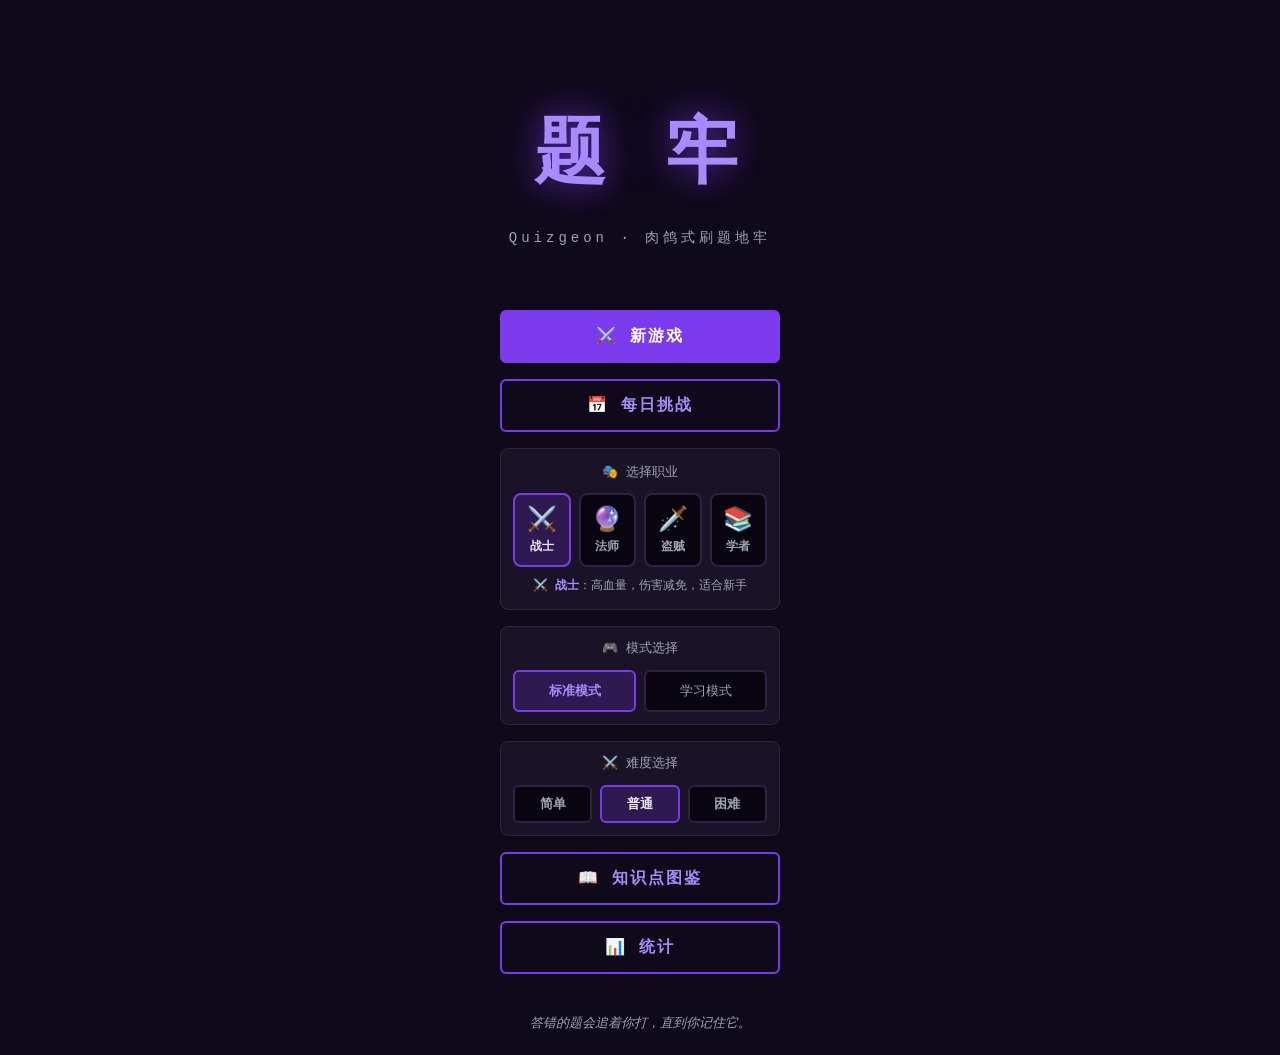
==== index.html @ 4e18409c "v0.8.0: Difficulty selection + Daily Challenge mode - Added 3 difficulty levels (easy/normal/hard) w" ====
<!DOCTYPE html>
<html lang="zh-CN">
<head>
  <meta charset="UTF-8">
  <meta name="viewport" content="width=device-width, initial-scale=1.0">
  <title>Quizgeon · 题牢</title>
  <link rel="stylesheet" href="src/css/game.css">
</head>
<body>
  <div id="app">
    <!-- 开始界面 -->
    <div id="start-screen" class="screen active">
      <div class="title-box">
        <h1 class="game-title">题 牢</h1>
        <p class="subtitle">Quizgeon · 肉鸽式刷题地牢</p>
      </div>
      <div class="menu">
        <button id="btn-continue" class="btn-primary" style="display:none;">⏩ 继续游戏</button>
        <button id="btn-start" class="btn-primary">⚔️ 新游戏</button>
        <button id="btn-daily" class="btn-secondary">📅 每日挑战</button>

        <div class="class-selector">
          <div class="selector-label">🎭 选择职业</div>
          <div class="class-options">
            <button class="class-btn active" data-class="warrior">
              <div class="class-emoji">⚔️</div>
              <div class="class-name">战士</div>
            </button>
            <button class="class-btn" data-class="mage">
              <div class="class-emoji">🔮</div>
              <div class="class-name">法师</div>
            </button>
            <button class="class-btn" data-class="rogue">
              <div class="class-emoji">🗡️</div>
              <div class="class-name">盗贼</div>
            </button>
            <button class="class-btn" data-class="scholar">
              <div class="class-emoji">📚</div>
              <div class="class-name">学者</div>
            </button>
          </div>
          <div class="class-desc" id="class-desc">
            <strong>⚔️ 战士</strong>：高血量，伤害减免，适合新手
          </div>
        </div>

        <div class="mode-selector">
          <div class="mode-label">🎮 模式选择</div>
          <div class="mode-options">
            <button class="mode-btn active" data-mode="standard">标准模式</button>
            <button class="mode-btn" data-mode="learning">学习模式</button>
          </div>
        </div>

        <div class="difficulty-selector">
          <div class="selector-label">⚔️ 难度选择</div>
          <div class="difficulty-options">
            <button class="diff-btn" data-diff="easy">简单</button>
            <button class="diff-btn active" data-diff="normal">普通</button>
            <button class="diff-btn" data-diff="hard">困难</button>
          </div>
        </div>
        <button id="btn-codex" class="btn-secondary">📖 知识点图鉴</button>
        <button id="btn-stats" class="btn-secondary">📊 统计</button>
      </div>
      <p class="tip">答错的题会追着你打，直到你记住它。</p>
    </div>

    <!-- 游戏界面 -->
    <div id="game-screen" class="screen">
      <!-- 顶部状态栏 -->
      <div class="status-bar">
        <div class="hp-section">
          <span class="label">❤️ HP</span>
          <div class="hp-bar">
            <div class="hp-fill" id="hp-fill"></div>
            <span class="hp-text" id="hp-text">100/100</span>
          </div>
        </div>
        <div class="info-section">
          <span class="gold">💰 <span id="gold-text">0</span></span>
          <span class="floor">🏰 第 <span id="floor-text">1</span> 层</span>
          <span class="room">🚪 <span id="room-text">1</span>/10</span>
          <button id="btn-sound" class="sound-toggle" title="音效开关">🔊</button>
          <button id="btn-menu" class="sound-toggle" title="返回主菜单">☰</button>
        </div>
      </div>

      <!-- 战斗区 -->
      <div class="battle-area">
        <div class="monster-box" id="monster-box">
          <div class="monster-emoji" id="monster-emoji">👾</div>
          <div class="monster-name" id="monster-name">注意力小怪</div>
          <div class="monster-type" id="monster-type">普通</div>
        </div>

        <div class="question-box">
          <div class="question-text" id="question-text">
            题目加载中...
          </div>
          <div class="options" id="options-container">
            <!-- 选项动态生成 -->
          </div>
        </div>

        <!-- 反馈区（答题后显示） -->
        <div class="feedback-box" id="feedback-box" style="display:none;">
          <div class="feedback-title" id="feedback-title"></div>
          <div class="feedback-explanation" id="feedback-explanation"></div>
          <button id="btn-next" class="btn-primary">继续 →</button>
        </div>
      </div>

      <!-- 遗物栏 -->
      <div class="relic-bar" id="relic-bar">
        <span class="relics-label">遗物：</span>
        <span id="relics-list">无</span>
      </div>
    </div>

    <!-- 图鉴界面 -->
    <div id="codex-screen" class="screen">
      <div class="codex-header">
        <h2>📖 知识点图鉴</h2>
        <button id="btn-codex-back" class="btn-secondary">← 返回</button>
      </div>
      <div class="codex-content" id="codex-content">
        <p class="empty-tip">还没有解锁任何知识点，去地牢里打怪吧！</p>
      </div>
    </div>

    <!-- 统计界面 -->
    <div id="stats-screen" class="screen">
      <div class="stats-header">
        <h2>📊 统计</h2>
        <button id="btn-stats-back" class="btn-secondary">← 返回</button>
      </div>
      <div class="stats-content" id="stats-content"></div>
    </div>

    <!-- 游戏结束界面 -->
    <div id="gameover-screen" class="screen">
      <div class="gameover-box">
        <h2 id="gameover-title">你倒在了第 1 层...</h2>
        <div class="gameover-stats" id="gameover-stats"></div>
        <div class="gameover-rewards" id="gameover-rewards"></div>
        <button id="btn-retry" class="btn-primary">🔄 再来一次</button>
        <button id="btn-back-menu" class="btn-secondary">返回主菜单</button>
      </div>
    </div>
  </div>

  <script src="src/js/config.js"></script>
  <script src="src/js/utils.js"></script>
  <script src="src/js/errorHandler.js"></script>
  <script src="src/js/data/questions.js"></script>
  <script src="src/js/data/saveSystem.js"></script>
  <script src="src/js/game/player.js"></script>
  <script src="src/js/game/dungeon.js"></script>
  <script src="src/js/game/combat.js"></script>
  <script src="src/js/game/shop.js"></script>
  <script src="src/js/game/relics.js"></script>
  <script src="src/js/game/classes.js"></script>
  <script src="src/js/game/daily.js"></script>
  <script src="src/js/game/sound.js"></script>
  <script src="src/js/main.js"></script>
</body>
</html>
---- src/css/game.css ----
/* Quizgeon 题牢 — 游戏样式 */
:root {
  --bg-dark: #0f0a1a;
  --bg-darker: #080510;
  --bg-card: #1a1328;
  --bg-card-hover: #251938;
  --primary: #7c3aed;
  --primary-light: #a78bfa;
  --accent: #f59e0b;
  --danger: #ef4444;
  --success: #10b981;
  --text: #e9e4f0;
  --text-muted: #9ca3af;
  --border: #2e2240;
  --monster: #8b5cf6;
}

* { box-sizing: border-box; margin: 0; padding: 0; }

body {
  font-family: 'Courier New', 'Noto Sans CJK SC', monospace;
  background: var(--bg-dark);
  color: var(--text);
  min-height: 100vh;
  line-height: 1.6;
}

#app {
  max-width: 720px;
  margin: 0 auto;
  padding: 20px 16px;
  min-height: 100vh;
}

/* 屏幕切换 */
.screen { display: none; }
.screen.active { display: block; }

/* ===== 主菜单 ===== */
.title-box {
  text-align: center;
  margin: 80px 0 60px;
}

.game-title {
  font-size: 72px;
  font-weight: 900;
  color: var(--primary-light);
  text-shadow: 0 0 30px rgba(124, 58, 237, 0.5),
               0 0 60px rgba(124, 58, 237, 0.3);
  letter-spacing: 8px;
  margin-bottom: 12px;
}

.subtitle {
  color: var(--text-muted);
  font-size: 14px;
  letter-spacing: 4px;
}

.menu {
  display: flex;
  flex-direction: column;
  gap: 16px;
  max-width: 280px;
  margin: 0 auto 40px;
}

.mode-selector {
  background: var(--bg-card);
  border: 1px solid var(--border);
  border-radius: 8px;
  padding: 12px;
}

.class-selector {
  background: var(--bg-card);
  border: 1px solid var(--border);
  border-radius: 8px;
  padding: 14px 12px;
}

.selector-label, .mode-label {
  font-size: 13px;
  color: var(--text-muted);
  margin-bottom: 10px;
  text-align: center;
}

.class-options {
  display: grid;
  grid-template-columns: repeat(4, 1fr);
  gap: 8px;
  margin-bottom: 10px;
}

.class-btn {
  background: var(--bg-darker);
  border: 2px solid var(--border);
  border-radius: 8px;
  color: var(--text-muted);
  cursor: pointer;
  padding: 10px 4px;
  transition: all 0.2s;
  font-family: inherit;
}

.class-btn:hover {
  border-color: var(--primary-light);
  transform: translateY(-2px);
}

.class-btn.active {
  border-color: var(--primary);
  background: rgba(124, 58, 237, 0.2);
  color: var(--text);
}

.class-emoji {
  font-size: 24px;
  margin-bottom: 4px;
}

.class-name {
  font-size: 12px;
  font-weight: bold;
}

.class-desc {
  font-size: 12px;
  color: var(--text-muted);
  text-align: center;
  line-height: 1.5;
}

.class-desc strong {
  color: var(--primary-light);
}

.difficulty-selector {
  background: var(--bg-card);
  border: 1px solid var(--border);
  border-radius: 8px;
  padding: 12px;
}

.difficulty-options {
  display: grid;
  grid-template-columns: repeat(3, 1fr);
  gap: 8px;
}

.diff-btn {
  background: var(--bg-darker);
  border: 2px solid var(--border);
  border-radius: 6px;
  color: var(--text-muted);
  cursor: pointer;
  padding: 8px;
  font-family: inherit;
  font-size: 13px;
  font-weight: bold;
  transition: all 0.2s;
}

.diff-btn:hover {
  border-color: var(--primary-light);
}

.diff-btn.active {
  border-color: var(--primary);
  background: rgba(124, 58, 237, 0.2);
  color: var(--text);
}

.diff-btn[data-diff="easy"].active {
  border-color: var(--success);
  background: rgba(16, 185, 129, 0.15);
  color: var(--success);
}

.diff-btn[data-diff="hard"].active {
  border-color: var(--danger);
  background: rgba(239, 68, 68, 0.15);
  color: var(--danger);
}

.mode-options {
  display: flex;
  gap: 8px;
}

.mode-btn {
  flex: 1;
  padding: 10px 8px;
  background: var(--bg-darker);
  border: 2px solid var(--border);
  border-radius: 6px;
  color: var(--text-muted);
  font-family: inherit;
  font-size: 13px;
  cursor: pointer;
  transition: all 0.2s;
}

.mode-btn:hover {
  border-color: var(--primary-light);
}

.mode-btn.active {
  border-color: var(--primary);
  background: rgba(124, 58, 237, 0.2);
  color: var(--primary-light);
  font-weight: bold;
}

.tip {
  text-align: center;
  color: var(--text-muted);
  font-size: 13px;
  font-style: italic;
}

/* ===== 按钮 ===== */
.btn-primary, .btn-secondary {
  font-family: inherit;
  font-size: 16px;
  padding: 14px 24px;
  border: 2px solid var(--primary);
  border-radius: 6px;
  cursor: pointer;
  transition: all 0.2s;
  font-weight: bold;
  letter-spacing: 2px;
}

.btn-primary {
  background: var(--primary);
  color: white;
}

.btn-primary:hover {
  background: var(--primary-light);
  border-color: var(--primary-light);
  transform: translateY(-2px);
  box-shadow: 0 6px 20px rgba(124, 58, 237, 0.4);
}

.btn-secondary {
  background: transparent;
  color: var(--primary-light);
}

.btn-secondary:hover {
  background: rgba(124, 58, 237, 0.1);
  border-color: var(--primary-light);
}

.btn-secondary:disabled {
  opacity: 0.4;
  cursor: not-allowed;
}

/* ===== 状态栏 ===== */
.status-bar {
  background: var(--bg-card);
  border: 1px solid var(--border);
  border-radius: 8px;
  padding: 14px 18px;
  margin-bottom: 20px;
  display: flex;
  justify-content: space-between;
  align-items: center;
  flex-wrap: wrap;
  gap: 12px;
}

.hp-section {
  display: flex;
  align-items: center;
  gap: 10px;
  flex: 1;
  min-width: 200px;
}

.hp-section .label {
  font-size: 14px;
  white-space: nowrap;
}

.hp-bar {
  flex: 1;
  height: 20px;
  background: var(--bg-darker);
  border-radius: 4px;
  position: relative;
  overflow: hidden;
  border: 1px solid var(--border);
}

.hp-fill {
  height: 100%;
  background: linear-gradient(90deg, #ef4444, #f59e0b);
  transition: width 0.3s ease;
}

.hp-text {
  position: absolute;
  top: 50%;
  left: 50%;
  transform: translate(-50%, -50%);
  font-size: 12px;
  font-weight: bold;
  text-shadow: 0 1px 2px rgba(0,0,0,0.8);
  white-space: nowrap;
}

.info-section {
  display: flex;
  gap: 16px;
  font-size: 14px;
}

.info-section .gold { color: var(--accent); font-weight: bold; }

.sound-toggle {
  background: none;
  border: none;
  color: var(--text-muted);
  font-size: 16px;
  cursor: pointer;
  padding: 2px 6px;
  transition: all 0.2s;
}

.sound-toggle:hover {
  color: var(--accent);
  transform: scale(1.1);
}

/* ===== 战斗区 ===== */
.battle-area {
  background: var(--bg-card);
  border: 1px solid var(--border);
  border-radius: 12px;
  padding: 24px;
  margin-bottom: 16px;
}

.monster-box {
  text-align: center;
  margin-bottom: 24px;
  padding: 20px;
  background: linear-gradient(180deg, rgba(139, 92, 246, 0.1), transparent);
  border-radius: 8px;
}

.monster-emoji {
  font-size: 64px;
  margin-bottom: 8px;
  animation: float 2s ease-in-out infinite;
}

@keyframes float {
  0%, 100% { transform: translateY(0); }
  50% { transform: translateY(-8px); }
}

@keyframes shake {
  0%, 100% { transform: translateX(0); }
  20% { transform: translateX(-6px); }
  40% { transform: translateX(6px); }
  60% { transform: translateX(-4px); }
  80% { transform: translateX(4px); }
}

@keyframes pulse-glow {
  0%, 100% { box-shadow: 0 0 10px rgba(124, 58, 237, 0.3); }
  50% { box-shadow: 0 0 25px rgba(124, 58, 237, 0.6); }
}

@keyframes damage-float {
  0% { opacity: 1; transform: translate(-50%, 0); }
  100% { opacity: 0; transform: translate(-50%, -50px); }
}

@keyframes gold-float {
  0% { opacity: 1; transform: translate(-50%, 0); }
  100% { opacity: 0; transform: translate(-50%, -40px); }
}

@keyframes monster-hit {
  0%, 100% { transform: translateX(0); filter: brightness(1); }
  25% { transform: translateX(8px); filter: brightness(2); }
  75% { transform: translateX(-4px); filter: brightness(1.5); }
}

@keyframes slide-in-right {
  from { opacity: 0; transform: translateX(30px); }
  to { opacity: 1; transform: translateX(0); }
}

@keyframes pop-in {
  0% { transform: scale(0.5); opacity: 0; }
  70% { transform: scale(1.1); }
  100% { transform: scale(1); opacity: 1; }
}

.shake { animation: shake 0.4s ease; }
.monster-hit { animation: monster-hit 0.3s ease; }
.gold-float { animation: gold-float 1s ease-out forwards; }
.damage-float { animation: damage-float 1s ease-out forwards; }
.pop-in { animation: pop-in 0.3s ease-out; }
.slide-in-right { animation: slide-in-right 0.3s ease-out; }

/* 飘字容器 */
.floating-text {
  position: absolute;
  left: 50%;
  top: 30%;
  font-weight: bold;
  font-size: 24px;
  pointer-events: none;
  z-index: 10;
  text-shadow: 0 2px 4px rgba(0,0,0,0.5);
}

.floating-text.damage { color: #ef4444; }
.floating-text.gold { color: #f59e0b; }
.floating-text.heal { color: #10b981; }

/* 怪物区相对定位，用于飘字 */
.monster-box { position: relative; }

.monster-name {
  font-size: 18px;
  font-weight: bold;
  color: var(--monster);
}

.monster-type {
  font-size: 12px;
  color: var(--text-muted);
  margin-top: 2px;
}

/* 题目 */
.question-box {
  margin-bottom: 20px;
}

.question-text {
  font-size: 17px;
  line-height: 1.8;
  margin-bottom: 20px;
  padding: 16px;
  background: var(--bg-darker);
  border-left: 4px solid var(--primary);
  border-radius: 4px;
  min-height: 60px;
}

.options {
  display: flex;
  flex-direction: column;
  gap: 10px;
}

.option-btn {
  display: flex;
  align-items: center;
  gap: 14px;
  padding: 14px 18px;
  background: var(--bg-darker);
  border: 2px solid var(--border);
  border-radius: 6px;
  color: var(--text);
  cursor: pointer;
  font-family: inherit;
  font-size: 15px;
  text-align: left;
  transition: all 0.2s;
}

.option-btn:hover:not(:disabled) {
  border-color: var(--primary);
  background: var(--bg-card-hover);
  transform: translateX(4px);
}

.option-btn.selected {
  border-color: var(--accent);
  background: rgba(245, 158, 11, 0.1);
}

.option-btn.correct {
  border-color: var(--success);
  background: rgba(16, 185, 129, 0.15);
  color: var(--success);
}

.option-btn.wrong {
  border-color: var(--danger);
  background: rgba(239, 68, 68, 0.15);
  color: var(--danger);
}

.option-btn:disabled {
  cursor: default;
  opacity: 0.8;
}

.opt-letter {
  display: inline-flex;
  align-items: center;
  justify-content: center;
  width: 28px;
  height: 28px;
  background: var(--bg-card);
  border: 2px solid var(--border);
  border-radius: 4px;
  font-weight: bold;
  font-size: 14px;
  flex-shrink: 0;
}

.opt-text { flex: 1; }

.submit-multi {
  margin-top: 10px;
  align-self: center;
}

.open-answer-input {
  width: 100%;
  min-height: 120px;
  padding: 12px 16px;
  background: var(--bg-darker);
  border: 2px solid var(--border);
  border-radius: 6px;
  color: var(--text);
  font-family: inherit;
  font-size: 15px;
  line-height: 1.7;
  resize: vertical;
  margin-bottom: 12px;
}

.open-answer-input:focus {
  outline: none;
  border-color: var(--primary);
}

.submit-open {
  width: 100%;
}

/* 反馈区 */
.feedback-box {
  margin-top: 20px;
  padding: 20px;
  border-radius: 8px;
  border: 2px solid;
  animation: slideIn 0.3s ease;
}

@keyframes slideIn {
  from { opacity: 0; transform: translateY(-10px); }
  to { opacity: 1; transform: translateY(0); }
}

.feedback-box.correct {
  border-color: var(--success);
  background: rgba(16, 185, 129, 0.1);
}

.feedback-box.wrong {
  border-color: var(--danger);
  background: rgba(239, 68, 68, 0.1);
}

.feedback-title {
  font-size: 20px;
  font-weight: bold;
  margin-bottom: 12px;
}

.feedback-title.correct { color: var(--success); }
.feedback-title.wrong { color: var(--danger); }

.feedback-explanation {
  margin-bottom: 16px;
  line-height: 1.7;
  color: var(--text);
  white-space: pre-line;
}

.feedback-box .btn-primary {
  width: 100%;
}

/* 遗物栏 */
.relic-bar {
  background: var(--bg-card);
  border: 1px solid var(--border);
  border-radius: 8px;
  padding: 10px 16px;
  font-size: 13px;
  color: var(--text-muted);
}

.relics-label { margin-right: 8px; }

/* 稀有度颜色 */
.relic-common { color: #9ca3af; }
.relic-uncommon { color: #10b981; }
.relic-rare { color: #f59e0b; }

/* ===== 图鉴界面 ===== */
.codex-header, .stats-header {
  display: flex;
  justify-content: space-between;
  align-items: center;
  margin-bottom: 24px;
  padding-bottom: 12px;
  border-bottom: 2px solid var(--border);
}

.codex-header h2, .stats-header h2 {
  color: var(--primary-light);
}

.codex-progress {
  text-align: center;
  margin-bottom: 24px;
  font-size: 18px;
}

.codex-progress strong {
  color: var(--accent);
  font-size: 24px;
}

.codex-list {
  display: flex;
  flex-direction: column;
  gap: 12px;
}

.codex-item {
  background: var(--bg-card);
  border: 1px solid var(--border);
  border-radius: 6px;
  padding: 14px 16px;
  transition: all 0.2s;
}

.codex-item:hover { border-color: var(--primary); }

.codex-item.mastered { border-left: 4px solid var(--success); }
.codex-item.weak { border-left: 4px solid var(--danger); }
.codex-item.learning { border-left: 4px solid var(--accent); }

.codex-question {
  font-weight: bold;
  margin-bottom: 8px;
  font-size: 14px;
}

.codex-meta {
  display: flex;
  gap: 16px;
  font-size: 12px;
  color: var(--text-muted);
}

.codex-status { font-weight: bold; }
.codex-item.mastered .codex-status { color: var(--success); }
.codex-item.weak .codex-status { color: var(--danger); }
.codex-item.learning .codex-status { color: var(--accent); }

.empty-tip {
  text-align: center;
  color: var(--text-muted);
  padding: 60px 20px;
  font-style: italic;
}

/* ===== 统计界面 ===== */
.stats-grid {
  display: grid;
  grid-template-columns: repeat(3, 1fr);
  gap: 12px;
  margin-bottom: 32px;
}

.stat-card {
  background: var(--bg-card);
  border: 1px solid var(--border);
  border-radius: 8px;
  padding: 20px;
  text-align: center;
}

.stat-value {
  font-size: 28px;
  font-weight: bold;
  color: var(--primary-light);
  margin-bottom: 4px;
}

.stat-label {
  font-size: 12px;
  color: var(--text-muted);
}

.stats-content h3 {
  margin: 24px 0 16px;
  color: var(--primary-light);
}

.upgrade-list {
  display: flex;
  flex-direction: column;
  gap: 12px;
}

.upgrade-item {
  display: flex;
  justify-content: space-between;
  align-items: center;
  background: var(--bg-card);
  border: 1px solid var(--border);
  border-radius: 8px;
  padding: 14px 18px;
}

.upgrade-desc {
  font-size: 12px;
  color: var(--text-muted);
  margin-top: 4px;
}

/* ===== 游戏结束 ===== */
.gameover-box {
  text-align: center;
  padding: 60px 20px;
}

.gameover-box h2 {
  font-size: 28px;
  color: var(--danger);
  margin-bottom: 30px;
}

.gameover-stats, .gameover-rewards {
  background: var(--bg-card);
  border: 1px solid var(--border);
  border-radius: 8px;
  padding: 20px;
  margin-bottom: 16px;
  text-align: left;
  max-width: 320px;
  margin-left: auto;
  margin-right: auto;
}

.gameover-stats p, .gameover-rewards p {
  display: flex;
  justify-content: space-between;
  padding: 6px 0;
  border-bottom: 1px solid var(--border);
}

.gameover-stats p:last-child, .gameover-rewards p:last-child {
  border-bottom: none;
}

.gameover-box .btn-primary {
  margin-top: 20px;
  margin-bottom: 12px;
  width: 100%;
  max-width: 280px;
}

.gameover-box .btn-secondary {
  width: 100%;
  max-width: 280px;
}

/* 响应式 */
@media (max-width: 480px) {
  .game-title { font-size: 48px; }
  .stats-grid { grid-template-columns: repeat(2, 1fr); }
  .question-text { font-size: 15px; }
  .monster-emoji { font-size: 48px; }
  .status-bar { flex-direction: column; align-items: stretch; }
  .hp-section { width: 100%; }
}
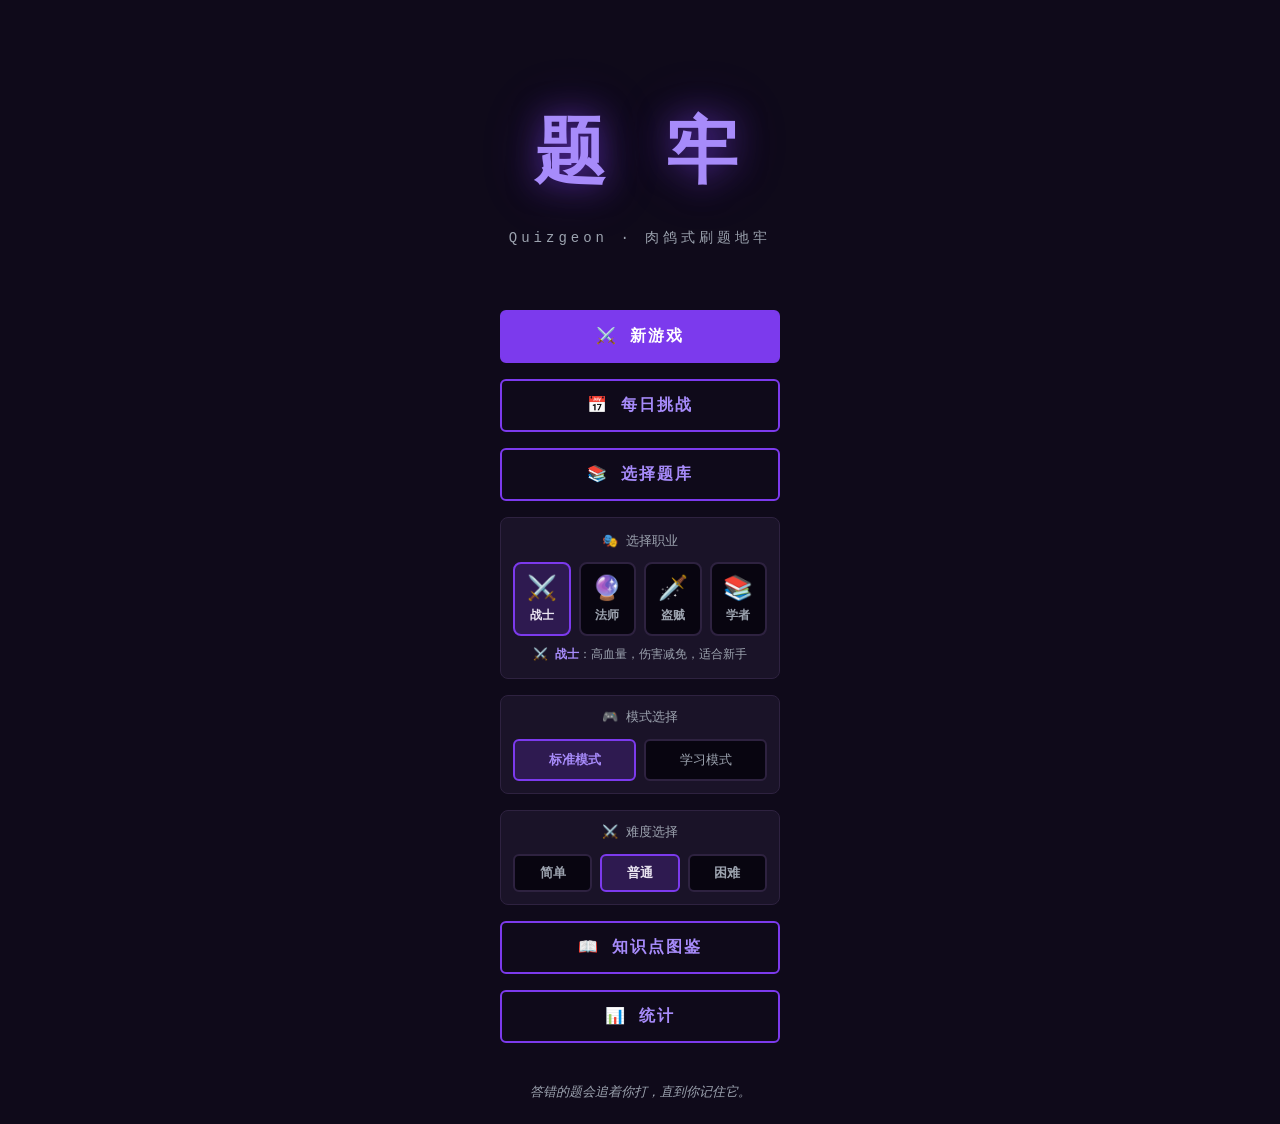
==== commit f7da255f: "v0.11.0: Multi-question bank system + deck selection - Added question bank registry (QUESTION_BANKS " ====
--- a/index.html
+++ b/index.html
@@ -18,6 +18,7 @@
         <button id="btn-continue" class="btn-primary" style="display:none;">⏩ 继续游戏</button>
         <button id="btn-start" class="btn-primary">⚔️ 新游戏</button>
         <button id="btn-daily" class="btn-secondary">📅 每日挑战</button>
+        <button id="btn-bank-select" class="btn-secondary">📚 选择题库</button>
 
         <div class="class-selector">
           <div class="selector-label">🎭 选择职业</div>
@@ -138,6 +139,15 @@
       <div class="stats-content" id="stats-content"></div>
     </div>
 
+    <!-- 题库选择界面 -->
+    <div id="bank-screen" class="screen">
+      <div class="codex-header">
+        <h2>📚 选择题库</h2>
+        <button id="btn-bank-back" class="btn-secondary">← 返回</button>
+      </div>
+      <div class="bank-list" id="bank-list"></div>
+    </div>
+
     <!-- 游戏结束界面 -->
     <div id="gameover-screen" class="screen">
       <div class="gameover-box">
@@ -162,6 +172,8 @@
   <script src="src/js/game/relics.js"></script>
   <script src="src/js/game/classes.js"></script>
   <script src="src/js/game/daily.js"></script>
+  <script src="src/js/game/achievements.js"></script>
+  <script src="src/js/game/keyboard.js"></script>
   <script src="src/js/game/sound.js"></script>
   <script src="src/js/main.js"></script>
 </body>
--- a/src/css/game.css
+++ b/src/css/game.css
@@ -429,6 +429,59 @@
 .floating-text.gold { color: #f59e0b; }
 .floating-text.heal { color: #10b981; }
 
+/* 成就弹窗 */
+.achievement-toast {
+  position: fixed;
+  top: 20px;
+  right: 20px;
+  background: linear-gradient(135deg, #7c3aed, #f59e0b);
+  border-radius: 12px;
+  padding: 16px 20px;
+  display: flex;
+  align-items: center;
+  gap: 14px;
+  color: white;
+  box-shadow: 0 8px 32px rgba(124, 58, 237, 0.4);
+  z-index: 1000;
+  animation: achievement-pop 0.5s ease-out;
+  max-width: 280px;
+  transition: opacity 0.3s, transform 0.3s;
+}
+
+@keyframes achievement-pop {
+  0% { transform: translateX(400px); opacity: 0; }
+  70% { transform: translateX(-10px); }
+  100% { transform: translateX(0); opacity: 1; }
+}
+
+.ach-icon {
+  font-size: 36px;
+  flex-shrink: 0;
+}
+
+.ach-info {
+  flex: 1;
+}
+
+.ach-title {
+  font-size: 11px;
+  text-transform: uppercase;
+  letter-spacing: 1px;
+  opacity: 0.9;
+  margin-bottom: 2px;
+}
+
+.ach-name {
+  font-size: 16px;
+  font-weight: bold;
+  margin-bottom: 2px;
+}
+
+.ach-desc {
+  font-size: 12px;
+  opacity: 0.9;
+}
+
 /* 怪物区相对定位，用于飘字 */
 .monster-box { position: relative; }
 
@@ -686,6 +739,43 @@
   font-style: italic;
 }
 
+.bank-list {
+  display: flex;
+  flex-direction: column;
+  gap: 12px;
+  max-width: 500px;
+  margin: 0 auto;
+}
+
+.bank-card {
+  background: var(--bg-card);
+  border: 2px solid var(--border);
+  border-radius: 12px;
+  padding: 20px;
+  cursor: pointer;
+  transition: all 0.2s;
+  display: flex;
+  align-items: center;
+  gap: 16px;
+}
+
+.bank-card:hover {
+  border-color: var(--primary);
+  transform: translateY(-2px);
+  box-shadow: 0 4px 20px rgba(124, 58, 237, 0.2);
+}
+
+.bank-card.active {
+  border-color: var(--primary);
+  background: rgba(124, 58, 237, 0.1);
+}
+
+.bank-emoji { font-size: 40px; flex-shrink: 0; }
+.bank-info { flex: 1; }
+.bank-name { font-size: 18px; font-weight: bold; margin-bottom: 4px; }
+.bank-desc { font-size: 13px; color: var(--text-muted); }
+.bank-count { font-size: 12px; color: var(--primary-light); margin-top: 4px; }
+
 /* ===== 统计界面 ===== */
 .stats-grid {
   display: grid;
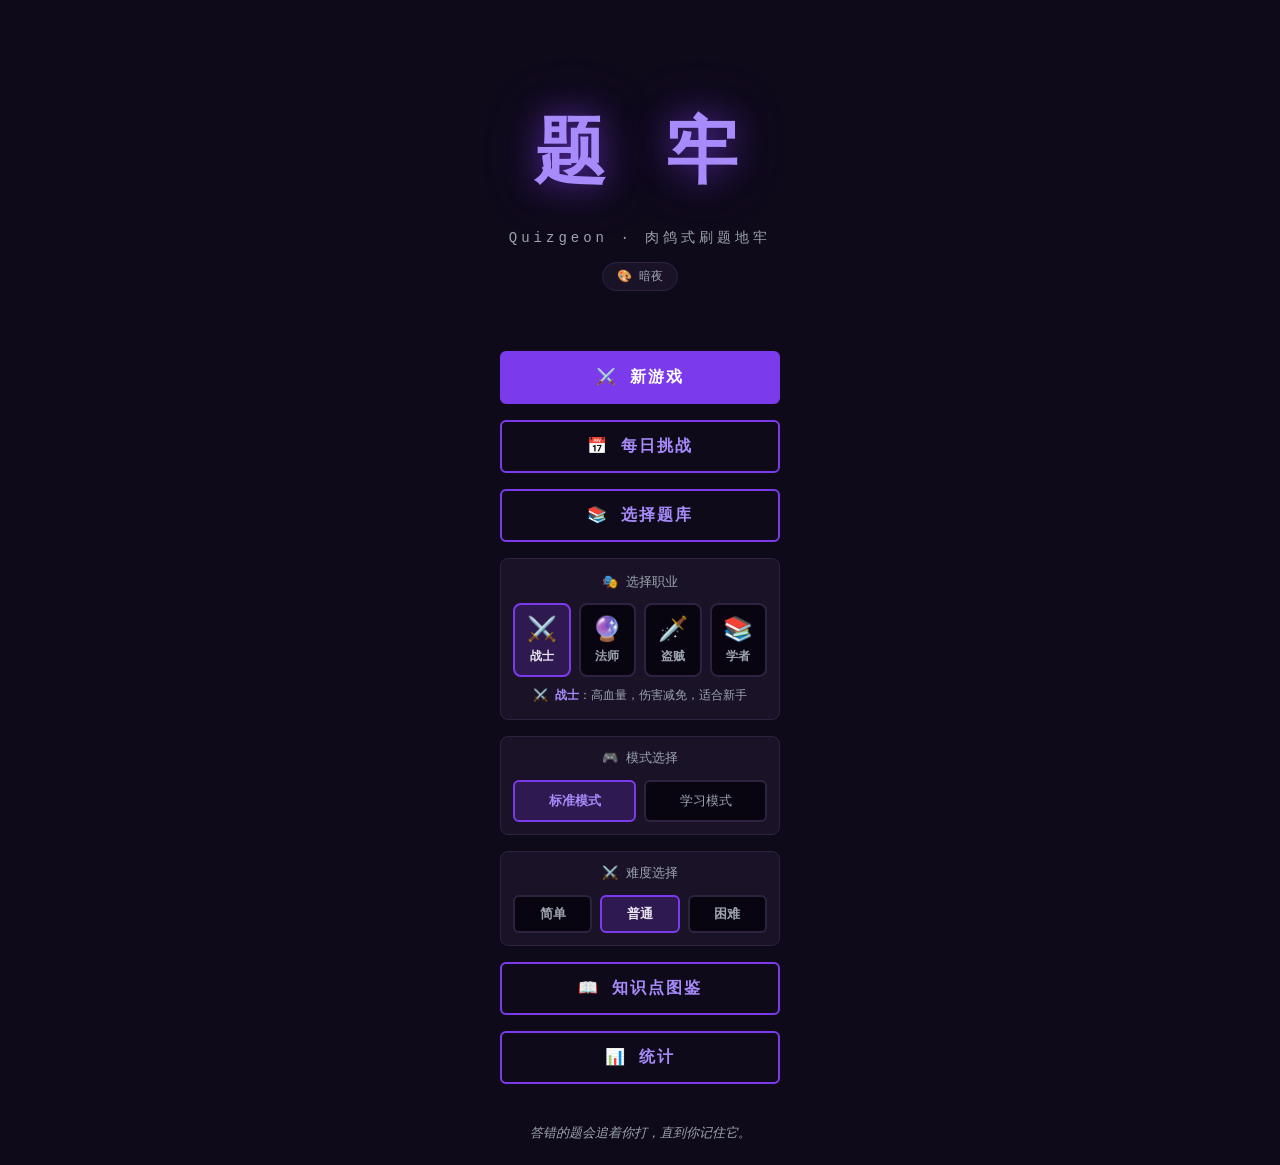
==== commit 18045795: "v0.13.0: Theme system (4 themes) - Added 4 themes: Dark (default), Light, Classic, Forest - CSS vari" ====
--- a/index.html
+++ b/index.html
@@ -2,7 +2,10 @@
 <html lang="zh-CN">
 <head>
   <meta charset="UTF-8">
-  <meta name="viewport" content="width=device-width, initial-scale=1.0">
+  <meta name="viewport" content="width=device-width, initial-scale=1.0, maximum-scale=1.0, user-scalable=no, viewport-fit=cover">
+  <meta name="theme-color" content="#0f0f1a">
+  <meta name="apple-mobile-web-app-capable" content="yes">
+  <meta name="apple-mobile-web-app-status-bar-style" content="black-translucent">
   <title>Quizgeon · 题牢</title>
   <link rel="stylesheet" href="src/css/game.css">
 </head>
@@ -13,6 +16,9 @@
       <div class="title-box">
         <h1 class="game-title">题 牢</h1>
         <p class="subtitle">Quizgeon · 肉鸽式刷题地牢</p>
+        <div class="theme-toggle">
+          <button id="btn-theme" class="theme-btn" title="切换主题">🎨 主题</button>
+        </div>
       </div>
       <div class="menu">
         <button id="btn-continue" class="btn-primary" style="display:none;">⏩ 继续游戏</button>
@@ -174,6 +180,7 @@
   <script src="src/js/game/daily.js"></script>
   <script src="src/js/game/achievements.js"></script>
   <script src="src/js/game/keyboard.js"></script>
+  <script src="src/js/game/haptic.js"></script>
   <script src="src/js/game/sound.js"></script>
   <script src="src/js/main.js"></script>
 </body>
--- a/src/css/game.css
+++ b/src/css/game.css
@@ -15,6 +15,58 @@
   --monster: #8b5cf6;
 }
 
+/* 亮色主题 */
+body.theme-light {
+  --bg-dark: #f8fafc;
+  --bg-darker: #f1f5f9;
+  --bg-card: #ffffff;
+  --bg-card-hover: #f8fafc;
+  --primary: #6366f1;
+  --primary-light: #818cf8;
+  --accent: #f59e0b;
+  --danger: #ef4444;
+  --success: #10b981;
+  --text: #1e293b;
+  --text-muted: #64748b;
+  --border: #e2e8f0;
+  --monster: #6366f1;
+}
+
+/* 经典像素风主题 */
+body.theme-classic {
+  --bg-dark: #1a1a2e;
+  --bg-darker: #0f0f1a;
+  --bg-card: #16213e;
+  --bg-card-hover: #1f2a4a;
+  --primary: #e94560;
+  --primary-light: #ff6b6b;
+  --accent: #f59e0b;
+  --danger: #ff6b6b;
+  --success: #00d4aa;
+  --text: #e0e0ff;
+  --text-muted: #7b7bc2;
+  --border: #0f3460;
+  --monster: #e94560;
+  font-family: 'Courier New', monospace;
+}
+
+/* 森林主题 */
+body.theme-forest {
+  --bg-dark: #0a1f0a;
+  --bg-darker: #051005;
+  --bg-card: #13281a;
+  --bg-card-hover: #1a3824;
+  --primary: #059669;
+  --primary-light: #34d399;
+  --accent: #eab308;
+  --danger: #f87171;
+  --success: #10b981;
+  --text: #d1fae5;
+  --text-muted: #6b8e7a;
+  --border: #1f4a2f;
+  --monster: #10b981;
+}
+
 * { box-sizing: border-box; margin: 0; padding: 0; }
 
 body {
@@ -56,6 +108,28 @@
   color: var(--text-muted);
   font-size: 14px;
   letter-spacing: 4px;
+}
+
+.theme-toggle {
+  margin-top: 12px;
+  text-align: center;
+}
+
+.theme-btn {
+  background: var(--bg-card);
+  border: 1px solid var(--border);
+  border-radius: 20px;
+  color: var(--text-muted);
+  cursor: pointer;
+  padding: 5px 14px;
+  font-size: 12px;
+  font-family: inherit;
+  transition: all 0.2s;
+}
+
+.theme-btn:hover {
+  border-color: var(--primary);
+  color: var(--primary-light);
 }
 
 .menu {
@@ -475,6 +549,64 @@
   font-size: 16px;
   font-weight: bold;
   margin-bottom: 2px;
+}
+
+/* ===== 移动端适配 ===== */
+@media (max-width: 600px) {
+  .game-title { font-size: 2.2rem; }
+  .monster-emoji { font-size: 64px; }
+  .monster-name { font-size: 16px; }
+  .question-text { font-size: 16px; }
+  .option-btn { padding: 10px 14px; font-size: 14px; min-height: 48px; }
+  .status-bar { padding: 8px 12px; gap: 8px; font-size: 12px; }
+  .battle-area { padding: 16px 12px; }
+  .item-bar { padding: 8px 12px; font-size: 12px; }
+  .shop-grid { grid-template-columns: 1fr; }
+  .class-options { gap: 6px; }
+  .class-btn { padding: 8px 2px; }
+  .class-emoji { font-size: 20px; }
+  .class-name { font-size: 11px; }
+  .bank-card { padding: 16px; }
+  .bank-emoji { font-size: 32px; }
+
+  /* 安全区域 */
+  .screen {
+    padding-top: env(safe-area-inset-top);
+    padding-bottom: env(safe-area-inset-bottom);
+    padding-left: env(safe-area-inset-left);
+    padding-right: env(safe-area-inset-right);
+  }
+
+  /* 按钮最小触摸区域 */
+  button {
+    min-height: 44px;
+    -webkit-tap-highlight-color: transparent;
+  }
+
+  /* 禁用双击缩放 */
+  * {
+    touch-action: manipulation;
+  }
+}
+
+/* 小屏手机 */
+@media (max-width: 360px) {
+  .game-title { font-size: 1.8rem; }
+  .menu { max-width: 100%; }
+  .difficulty-options { gap: 6px; }
+  .diff-btn { padding: 6px 4px; font-size: 12px; }
+}
+
+/* 横屏模式 */
+@media (max-height: 500px) and (orientation: landscape) {
+  .title-box { padding: 10px 0; }
+  .game-title { font-size: 1.5rem; margin-bottom: 0; }
+  .subtitle { display: none; }
+  .menu { max-width: 300px; margin-bottom: 10px; gap: 8px; }
+  .battle-area { padding: 10px 20px; }
+  .monster-emoji { font-size: 48px; }
+  .question-text { font-size: 14px; margin-bottom: 12px; }
+  .option-btn { padding: 8px 14px; font-size: 13px; }
 }
 
 .ach-desc {
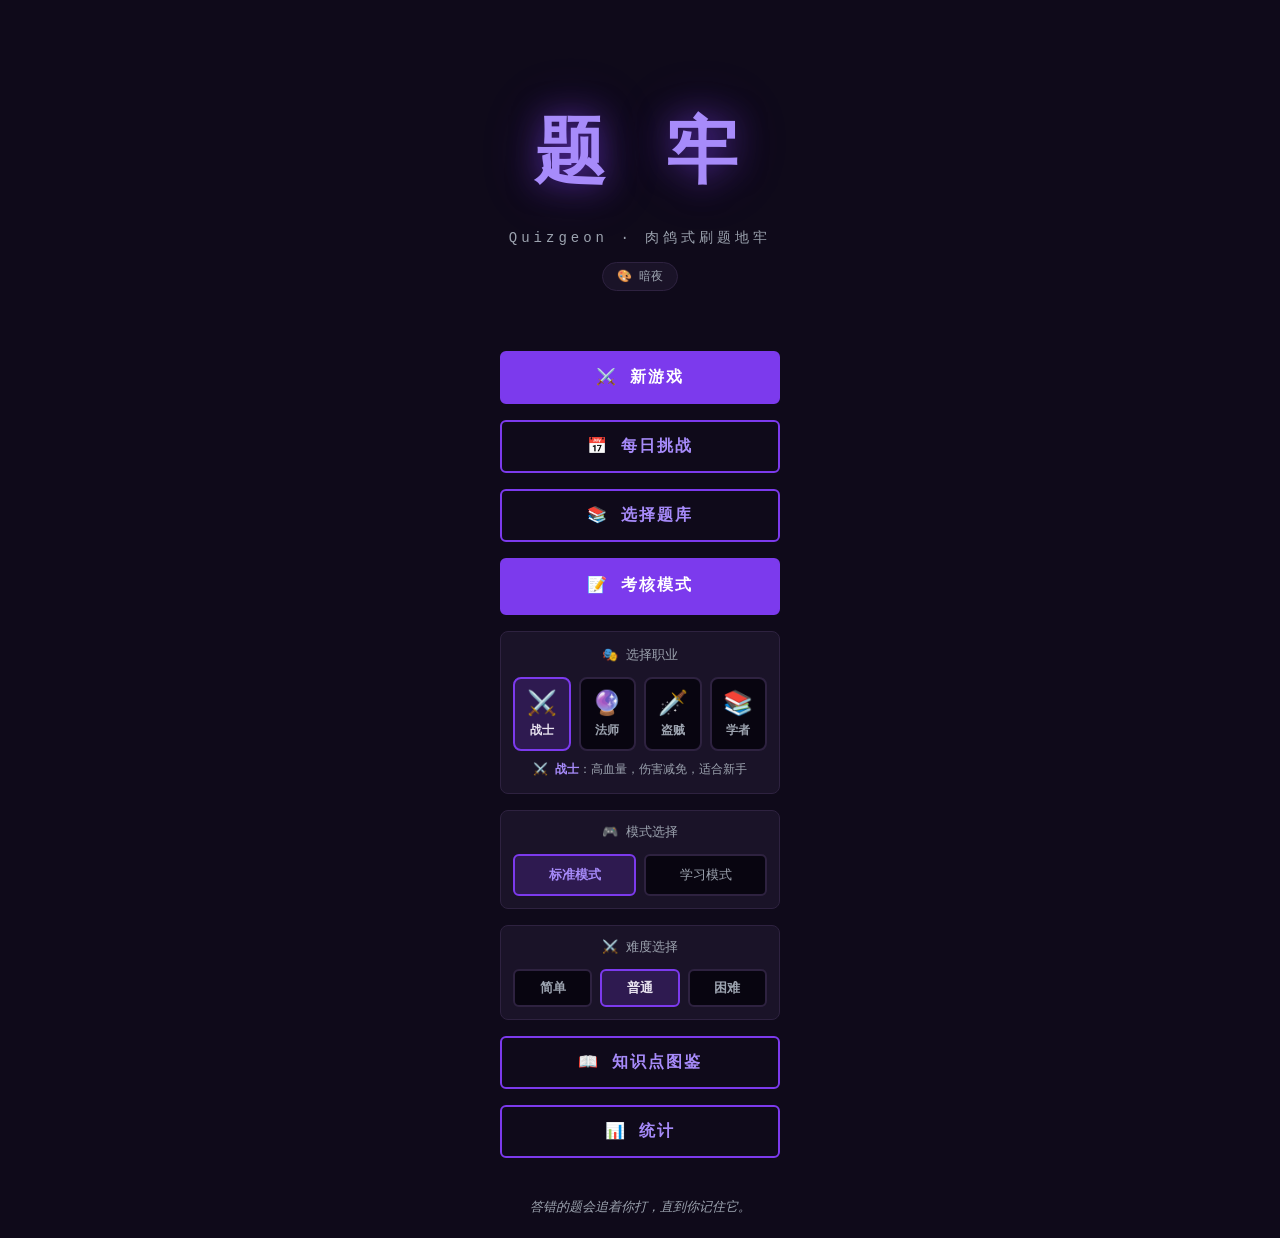
==== commit a847c84f: "feat: 考核体系 V1 - exam 考核模式 + 火山 LLM 判分 + 47 题混合题库 - 新增 exam.html/exam.js 独立考核模式：随机抽题/变式防背题/限时/报告 - 新增" ====
--- a/index.html
+++ b/index.html
@@ -7,6 +7,9 @@
   <meta name="apple-mobile-web-app-capable" content="yes">
   <meta name="apple-mobile-web-app-status-bar-style" content="black-translucent">
   <title>Quizgeon · 题牢</title>
+  <link rel="manifest" href="manifest.json">
+  <link rel="icon" type="image/png" sizes="192x192" href="assets/icons/icon-192.png">
+  <link rel="apple-touch-icon" href="assets/icons/icon-192.png">
   <link rel="stylesheet" href="src/css/game.css">
 </head>
 <body>
@@ -25,6 +28,7 @@
         <button id="btn-start" class="btn-primary">⚔️ 新游戏</button>
         <button id="btn-daily" class="btn-secondary">📅 每日挑战</button>
         <button id="btn-bank-select" class="btn-secondary">📚 选择题库</button>
+        <a href="exam.html" class="btn-primary" style="display:inline-block;text-align:center;text-decoration:none;">📝 考核模式</a>
 
         <div class="class-selector">
           <div class="selector-label">🎭 选择职业</div>
@@ -183,5 +187,16 @@
   <script src="src/js/game/haptic.js"></script>
   <script src="src/js/game/sound.js"></script>
   <script src="src/js/main.js"></script>
+
+  <script>
+    // 注册 Service Worker（PWA 离线支持）
+    if ('serviceWorker' in navigator) {
+      window.addEventListener('load', () => {
+        navigator.serviceWorker.register('./service-worker.js')
+          .then((reg) => console.log('SW registered:', reg.scope))
+          .catch((err) => console.warn('SW registration failed:', err));
+      });
+    }
+  </script>
 </body>
 </html>
--- a/src/css/game.css
+++ b/src/css/game.css
@@ -941,6 +941,91 @@
   color: var(--primary-light);
 }
 
+.stats-section { margin-top: 8px; }
+
+.progress-bar-container { margin-bottom: 12px; }
+
+.progress-label {
+  display: flex;
+  justify-content: space-between;
+  font-size: 13px;
+  color: var(--text-muted);
+  margin-bottom: 6px;
+}
+
+.progress-bar {
+  height: 10px;
+  background: var(--bg-darker);
+  border-radius: 5px;
+  overflow: hidden;
+}
+
+.progress-fill {
+  height: 100%;
+  background: var(--primary);
+  border-radius: 5px;
+  transition: width 0.5s ease;
+}
+
+.progress-fill.success { background: var(--success); }
+
+.mastery-grid {
+  display: grid;
+  grid-template-columns: repeat(4, 1fr);
+  gap: 8px;
+  margin-top: 12px;
+  font-size: 12px;
+}
+
+.mastery-item {
+  display: flex;
+  align-items: center;
+  gap: 6px;
+  color: var(--text-muted);
+  white-space: nowrap;
+  justify-content: center;
+}
+
+.mastery-dot {
+  width: 8px;
+  height: 8px;
+  border-radius: 50%;
+  flex-shrink: 0;
+}
+
+.mastery-dot.success { background: var(--success); }
+.mastery-dot.info { background: var(--primary); }
+.mastery-dot.danger { background: var(--danger); }
+.mastery-dot.muted { background: var(--text-muted); }
+
+.record-list {
+  display: flex;
+  flex-direction: column;
+  gap: 8px;
+}
+
+.record-item {
+  display: flex;
+  justify-content: space-between;
+  align-items: center;
+  padding: 8px 12px;
+  background: var(--bg-darker);
+  border-radius: 6px;
+  font-size: 14px;
+}
+
+.record-item strong { color: var(--accent); }
+
+.tip-box {
+  background: rgba(124, 58, 237, 0.1);
+  border: 1px solid rgba(124, 58, 237, 0.3);
+  border-radius: 8px;
+  padding: 16px;
+  font-size: 14px;
+  line-height: 1.6;
+  color: var(--text);
+}
+
 .upgrade-list {
   display: flex;
   flex-direction: column;
